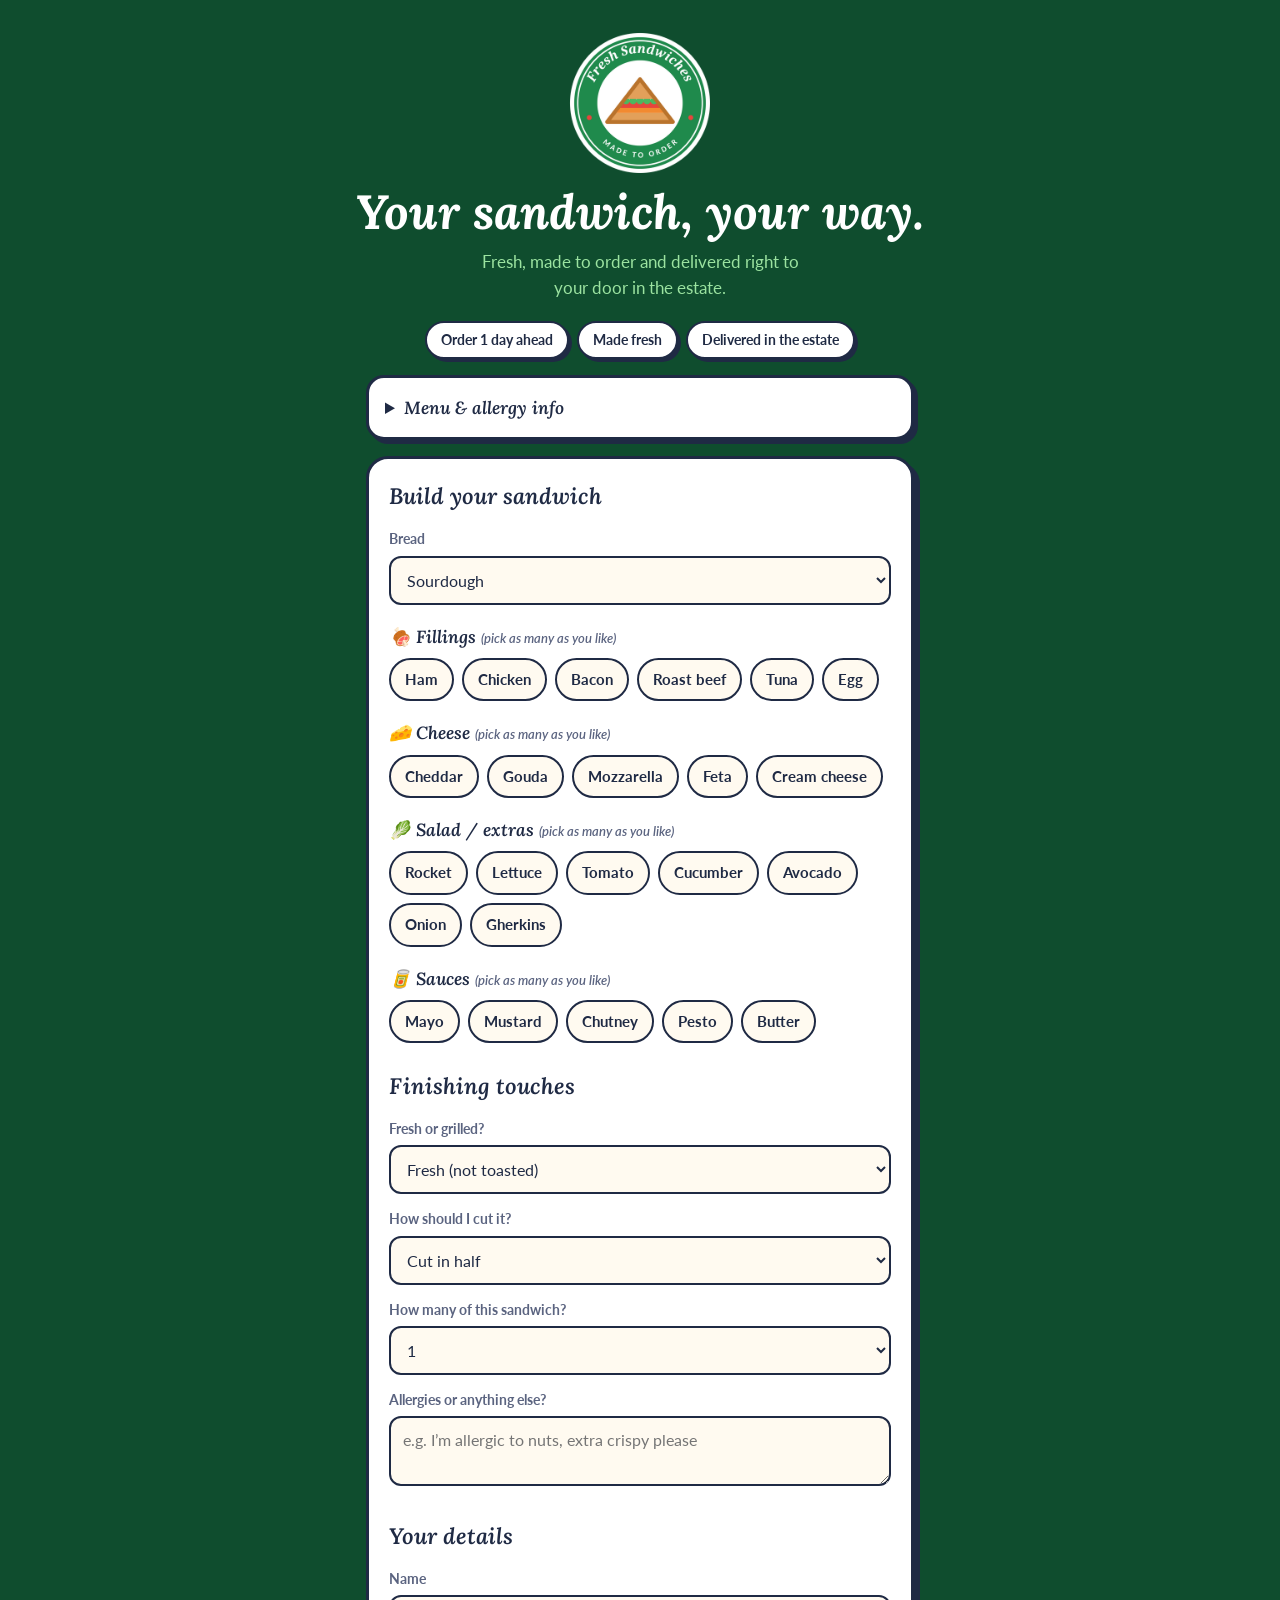
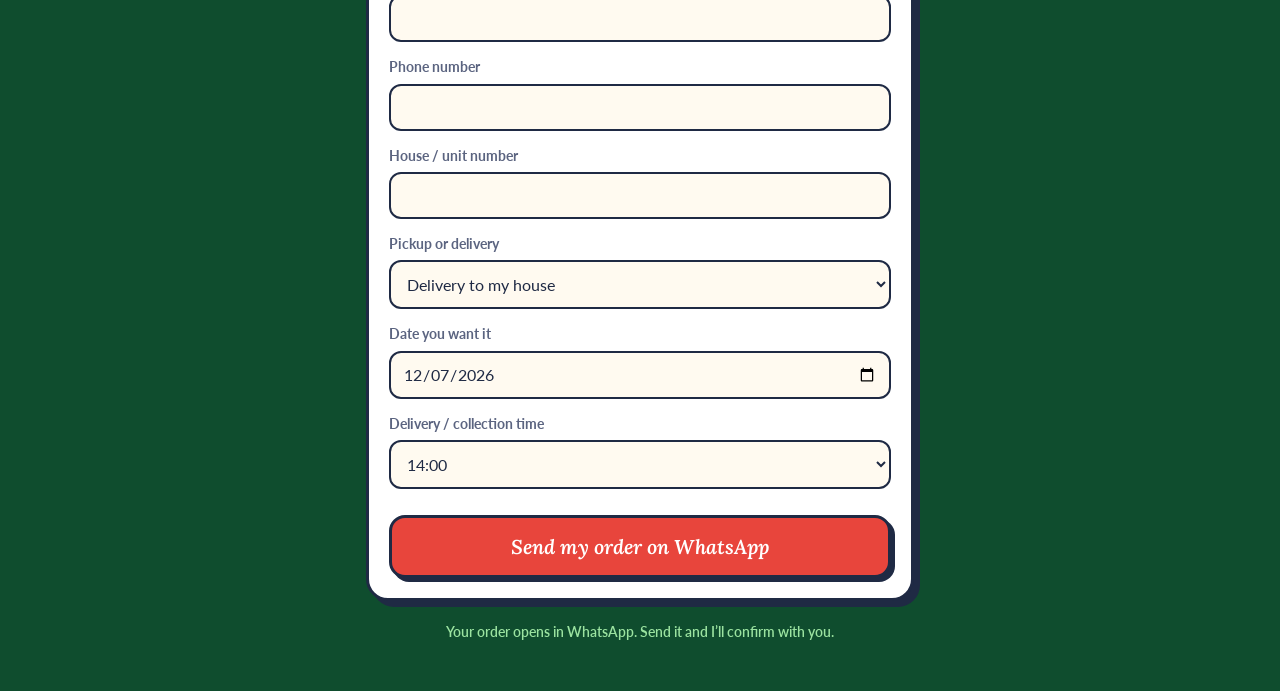
==== index.html @ 142cc779 "Create index.html" ====
<!DOCTYPE html>
<html lang="en">
<head>
<meta charset="utf-8">
<meta name="viewport" content="width=device-width, initial-scale=1, viewport-fit=cover">
<title>Fresh Sandwiches – Order Ahead</title>
<link rel="preconnect" href="https://fonts.googleapis.com">
<link rel="preconnect" href="https://fonts.gstatic.com" crossorigin>
<link href="https://fonts.googleapis.com/css2?family=Lora:ital,wght@1,600;1,700&family=Lato:wght@400;700&display=swap" rel="stylesheet">
<style>
:root{box-sizing:border-box;padding-top:env(safe-area-inset-top,0px);padding-bottom:env(safe-area-inset-bottom,0px);
--page:#0f4d2e;--hero:#0f4d2e;--card:#ffffff;--field:#fffaf0;--text:#1f2a44;--muted:#5b6480;--line:#1f2a44;--shadow:#1f2a44;
--red:#e8453c;--green:#1f8a4c;--yellow:#f28a30;--blue:#1f2a44;--on-color:#ffffff;--on-yellow:#1f2a44;color-scheme:light}
@media (prefers-color-scheme:dark){:root:not([data-theme="light"]){--page:#141a2e;--card:#202845;--field:#171d36;--text:#f5efe0;--muted:#a9b0cc;--line:#f5efe0;--shadow:#000;--blue:#6f86d6;color-scheme:dark}}
:root[data-theme="dark"]{--page:#141a2e;--card:#202845;--field:#171d36;--text:#f5efe0;--muted:#a9b0cc;--line:#f5efe0;--shadow:#000;--blue:#6f86d6;color-scheme:dark}
html{scroll-padding-top:env(safe-area-inset-top,0px)}
*{box-sizing:border-box}
body{margin:0;background:var(--page);color:var(--text);font-family:Lato,system-ui,-apple-system,"Segoe UI",sans-serif;line-height:1.55}
.hero{background:transparent;color:#fff;text-align:center;padding:28px 20px 64px}
.hero .logo{width:150px;height:150px;display:block;margin:0 auto 8px}
h1{text-wrap:balance;font-family:Lora,Georgia,serif;font-style:italic;font-size:clamp(2.1rem,9vw,3rem);line-height:1.1;margin:6px 0 10px;font-weight:700}
.hero p{margin:0 auto;max-width:32ch;font-weight:400;font-size:1.05rem;color:#9be3a0}
main{max-width:580px;margin:-44px auto 0;padding:0 16px 48px}
.pills{display:flex;flex-wrap:wrap;gap:8px;justify-content:center;margin:0 0 16px}
.pills span{background:var(--card);color:var(--text);border:2px solid var(--line);border-radius:999px;padding:6px 14px;font-weight:700;font-size:.9rem;box-shadow:3px 3px 0 var(--shadow)}
form{background:var(--card);border:3px solid var(--line);border-radius:22px;padding:20px;box-shadow:6px 6px 0 var(--shadow)}
h2{font-family:Lora,Georgia,serif;font-style:italic;font-size:1.4rem;margin:26px 0 4px;font-weight:600}
h2:first-child{margin-top:0}
label{display:block;font-size:.9rem;font-weight:700;color:var(--muted);margin:14px 0 5px}
select,input,textarea{width:100%;padding:12px;font-size:1rem;border:2px solid var(--line);border-radius:12px;background:var(--field);color:var(--text);font-family:inherit}
select:focus,input:focus,textarea:focus{outline:3px solid var(--red);outline-offset:1px}
.sub{display:none;margin-top:10px}.sub.show{display:block}
input[type="date"]{display:block;min-width:0;max-width:100%;height:48px;-webkit-appearance:none;appearance:none;text-align:left}
input[type="date"]::-webkit-date-and-time-value{text-align:left;min-width:0}
textarea{min-height:70px;resize:vertical}
fieldset{border:0;padding:0;margin:18px 0 0}
legend{font-family:Lora,Georgia,serif;font-style:italic;font-weight:600;font-size:1.1rem;padding:0;margin-bottom:8px}
legend small{font-family:Lato,system-ui,sans-serif;font-size:.8rem;font-weight:600;color:var(--muted)}
.chips{display:flex;flex-wrap:wrap;gap:8px}
.chip{margin:0;display:block}
.chip input{position:absolute;opacity:0;width:1px;height:1px}
.chip span{display:block;padding:8px 14px;border:2px solid var(--line);border-radius:999px;background:var(--field);color:var(--text);font-weight:700;font-size:.95rem;cursor:pointer;transition:transform .1s}
.chip span:active{transform:scale(.96)}
.chip input:focus-visible+span{outline:3px solid var(--red);outline-offset:2px}
.sub{margin-top:6px}
.g-red .chip input:checked+span{background:var(--red);color:#fff}
.g-yellow .chip input:checked+span{background:var(--yellow);color:#1f2a44}
.g-green .chip input:checked+span{background:#9be3a0;color:#0f4d2e}
.g-blue .chip input:checked+span{background:var(--blue);color:#fff}
button{width:100%;margin-top:26px;padding:16px;font-family:Lora,Georgia,serif;font-style:italic;font-size:1.25rem;font-weight:600;border:3px solid var(--line);border-radius:16px;background:var(--red);color:#fff;cursor:pointer;box-shadow:4px 4px 0 var(--shadow)}
button:active{transform:translate(3px,3px);box-shadow:1px 1px 0 var(--shadow)}
.err{color:#fff;background:var(--red);border-radius:10px;padding:10px 12px;font-weight:700;margin-top:16px;display:none}
.info{background:var(--card);border:3px solid var(--line);border-radius:18px;padding:4px 16px;margin:0 0 16px;box-shadow:4px 4px 0 var(--shadow)}
.info summary{cursor:pointer;font-family:Lora,Georgia,serif;font-style:italic;font-weight:600;font-size:1.1rem;padding:12px 0}
.info p{margin:0 0 12px;font-size:.95rem}
.info .warn{background:var(--field);border:2px solid var(--line);border-radius:12px;padding:10px 12px;font-weight:600}
footer{text-align:center;color:#9be3a0;font-weight:600;font-size:.9rem;margin-top:20px}
</style>
</head>
<body>
<header class="hero">
  <img class="logo" src="[data-uri]" alt="Fresh Sandwiches logo" width="150" height="150">
  <h1>Your sandwich, your way.</h1>
  <p>Fresh, made to order and delivered right to your door in the estate.</p>
</header>
<main>
<div class="pills"><span>Order 1 day ahead</span><span>Made fresh</span><span>Delivered in the estate</span></div>
<details class="info">
  <summary>Menu &amp; allergy info</summary>
  <p><strong>Breads.</strong> Sourdough is tangy and crusty, ciabatta is light with a crisp crust, seed loaf is hearty, and white and brown are the soft classics.</p>
  <p><strong>Fillings.</strong> Chicken comes grilled or as a creamy chicken mayo. Ham, bacon, roast beef, tuna and egg are all made fresh for your order.</p>
  <p><strong>Cheese.</strong> Cheddar and gouda are the classics, mozzarella is mild and creamy, feta is salty and tangy, and cream cheese is soft and smooth.</p>
  <p><strong>Sauces.</strong> Pick a mustard (Dijon, normal or wholegrain) or a pesto (basil pesto, olive tapenade or sundried tomato). There are also mayo, chutney and plain butter.</p>
  <p><strong>Onions</strong> are only added if you choose them: raw red, caramelised or pickled.</p>
  <p><strong>Allergens at a glance.</strong> Gluten: all breads. Dairy: cheese, butter and basil pesto. Egg: egg, mayo and chicken mayo. Fish: tuna, and sometimes olive tapenade. Nuts: pestos may contain nuts. Mustard: all mustards.</p>
  <p class="warn">Everything is made in a kitchen that handles gluten, dairy, eggs, nuts, fish and mustard, so I can’t promise any sandwich is completely free of them. If you have an allergy, please tell me in the notes when you order.</p>
</details>
<form id="f">
  <h2>Build your sandwich</h2>
  <label for="bread">Bread</label>
  <select id="bread"><option>Sourdough</option><option>Ciabatta</option><option>Seed loaf</option><option>White</option><option>Brown</option></select>

  <fieldset class="g-red"><legend>🍖 Fillings <small>(pick as many as you like)</small></legend><div class="chips"><label class="chip"><input type="checkbox" name="protein" value="Ham"><span>Ham</span></label><label class="chip"><input type="checkbox" name="protein" value="Chicken"><span>Chicken</span></label><label class="chip"><input type="checkbox" name="protein" value="Bacon"><span>Bacon</span></label><label class="chip"><input type="checkbox" name="protein" value="Roast beef"><span>Roast beef</span></label><label class="chip"><input type="checkbox" name="protein" value="Tuna"><span>Tuna</span></label><label class="chip"><input type="checkbox" name="protein" value="Egg"><span>Egg</span></label></div><select class="sub" id="sub-Chicken" aria-label="How would you like your chicken?"><option>Grilled chicken</option><option>Chicken mayo</option></select></fieldset>
<fieldset class="g-yellow"><legend>🧀 Cheese <small>(pick as many as you like)</small></legend><div class="chips"><label class="chip"><input type="checkbox" name="cheese" value="Cheddar"><span>Cheddar</span></label><label class="chip"><input type="checkbox" name="cheese" value="Gouda"><span>Gouda</span></label><label class="chip"><input type="checkbox" name="cheese" value="Mozzarella"><span>Mozzarella</span></label><label class="chip"><input type="checkbox" name="cheese" value="Feta"><span>Feta</span></label><label class="chip"><input type="checkbox" name="cheese" value="Cream cheese"><span>Cream cheese</span></label></div></fieldset>
<fieldset class="g-green"><legend>🥬 Salad / extras <small>(pick as many as you like)</small></legend><div class="chips"><label class="chip"><input type="checkbox" name="veg" value="Rocket"><span>Rocket</span></label><label class="chip"><input type="checkbox" name="veg" value="Lettuce"><span>Lettuce</span></label><label class="chip"><input type="checkbox" name="veg" value="Tomato"><span>Tomato</span></label><label class="chip"><input type="checkbox" name="veg" value="Cucumber"><span>Cucumber</span></label><label class="chip"><input type="checkbox" name="veg" value="Avocado"><span>Avocado</span></label><label class="chip"><input type="checkbox" name="veg" value="Onion"><span>Onion</span></label><label class="chip"><input type="checkbox" name="veg" value="Gherkins"><span>Gherkins</span></label></div><select class="sub" id="sub-Onion" aria-label="Which onion?"><option>Raw red onion</option><option>Caramelised onion</option><option>Pickled onion</option></select></fieldset>
<fieldset class="g-blue"><legend>🥫 Sauces <small>(pick as many as you like)</small></legend><div class="chips"><label class="chip"><input type="checkbox" name="sauce" value="Mayo"><span>Mayo</span></label><label class="chip"><input type="checkbox" name="sauce" value="Mustard"><span>Mustard</span></label><label class="chip"><input type="checkbox" name="sauce" value="Chutney"><span>Chutney</span></label><label class="chip"><input type="checkbox" name="sauce" value="Pesto"><span>Pesto</span></label><label class="chip"><input type="checkbox" name="sauce" value="Butter"><span>Butter</span></label></div><select class="sub" id="sub-Mustard" aria-label="Which mustard?"><option>Dijon mustard</option><option>Normal mustard</option><option>Wholegrain mustard</option></select><select class="sub" id="sub-Pesto" aria-label="Which pesto?"><option>Basil pesto</option><option>Olive tapenade</option><option>Sundried tomato pesto</option></select></fieldset>

  <h2>Finishing touches</h2>
  <label for="toast">Fresh or grilled?</label>
  <select id="toast"><option>Fresh (not toasted)</option><option>Grilled / toasted</option></select>

  <label for="cut">How should I cut it?</label>
  <select id="cut"><option>Cut in half</option><option>Cut in quarters</option><option>Leave whole</option></select>

  <label for="qty">How many of this sandwich?</label>
  <select id="qty"></select>

  <label for="notes">Allergies or anything else?</label>
  <textarea id="notes" placeholder="e.g. I’m allergic to nuts, extra crispy please"></textarea>

  <h2>Your details</h2>
  <label for="name">Name</label>
  <input id="name" autocomplete="name">
  <label for="phone">Phone number</label>
  <input id="phone" type="tel" autocomplete="tel">
  <label for="address">House / unit number</label>
  <input id="address" autocomplete="street-address">
  <label for="how">Pickup or delivery</label>
  <select id="how"><option>Delivery to my house</option><option>I will collect</option></select>
  <label for="date">Date you want it</label>
  <input id="date" type="date">
  <label for="time">Delivery / collection time</label>
  <select id="time"><option>14:00</option><option>15:00</option><option>16:00</option><option>17:00</option><option>18:00</option><option>19:00</option></select>

  <div class="err" id="err"></div>
  <button type="submit">Send my order on WhatsApp</button>
</form>
<footer>Your order opens in WhatsApp. Send it and I’ll confirm with you.</footer>
</main>

<script>
// Your WhatsApp number: country code, no + or spaces (South Africa = 27, drop the first 0)
var WHATSAPP = "27713875231";

var q = document.getElementById("qty");
for (var i = 1; i <= 10; i++) { var o = document.createElement("option"); o.textContent = i; q.appendChild(o); }

[].slice.call(document.querySelectorAll('input[type="checkbox"]')).forEach(function(c){
  var sub=document.getElementById("sub-"+c.value);
  if(sub) c.addEventListener("change",function(){ sub.classList.toggle("show",c.checked); });
});

var d = document.getElementById("date");
var t = new Date(); t.setDate(t.getDate() + 1);
var iso = t.getFullYear() + "-" + String(t.getMonth() + 1).padStart(2, "0") + "-" + String(t.getDate()).padStart(2, "0");
d.min = iso; d.value = iso;

function v(id){ return document.getElementById(id).value.trim(); }
function m(name){
  var a=[].slice.call(document.querySelectorAll('input[name="'+name+'"]:checked')).map(function(x){
    var sub=document.getElementById("sub-"+x.value);
    return sub ? x.value+" ("+sub.value+")" : x.value;
  });
  return a.length?a.join(", "):"None";
}

document.getElementById("f").addEventListener("submit", function(e){
  e.preventDefault();
  var err = document.getElementById("err");
  if (!v("name") || !v("phone") || !v("date") || (v("how").indexOf("Delivery") === 0 && !v("address"))) {
    err.textContent = "Please fill in your name, phone number and date (and your house number for delivery)."; err.style.display = "block"; return;
  }
  if (v("date") < iso) {
    err.textContent = "Sorry, orders need to be placed at least a day in advance."; err.style.display = "block"; return;
  }
  err.style.display = "none";
  var msg = "Hi! I’d like to order:\n\n" +
    "🥪 " + v("qty") + " x " + v("bread") + " sandwich\n" +
    "Filling: " + m("protein") + "\n" +
    "Cheese: " + m("cheese") + "\n" +
    "Salad: " + m("veg") + "\n" +
    "Sauce: " + m("sauce") + "\n" +
    "Toasting: " + v("toast") + "\n" +
    "Cut: " + v("cut") + "\n" +
    (v("notes") ? "Notes: " + v("notes") + "\n" : "") +
    "\nName: " + v("name") + "\n" +
    "Phone: " + v("phone") + "\n" +
    v("how") + (v("address") ? " – " + v("address") : "") + "\n" +
    "Date: " + v("date") + " at " + v("time");
  window.open("https://wa.me/" + WHATSAPP + "?text=" + encodeURIComponent(msg), "_blank");
});
</script>
</body>
</html>
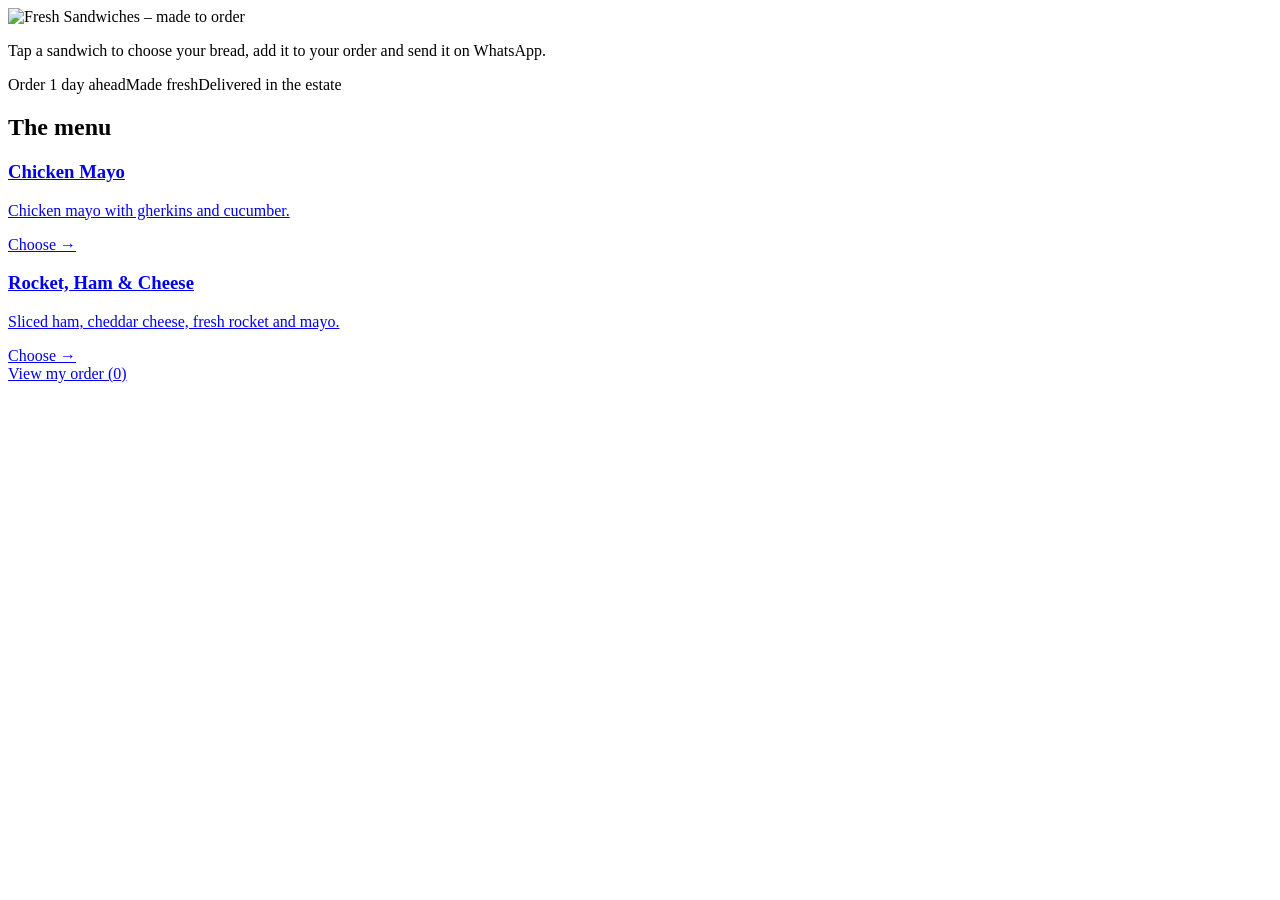
==== commit 63570746: "Create index.html" ====
--- a/index.html
+++ b/index.html
@@ -7,168 +7,31 @@
 <link rel="preconnect" href="https://fonts.googleapis.com">
 <link rel="preconnect" href="https://fonts.gstatic.com" crossorigin>
 <link href="https://fonts.googleapis.com/css2?family=Lora:ital,wght@1,600;1,700&family=Lato:wght@400;700&display=swap" rel="stylesheet">
-<style>
-:root{box-sizing:border-box;padding-top:env(safe-area-inset-top,0px);padding-bottom:env(safe-area-inset-bottom,0px);
---page:#0f4d2e;--hero:#0f4d2e;--card:#ffffff;--field:#fffaf0;--text:#1f2a44;--muted:#5b6480;--line:#1f2a44;--shadow:#1f2a44;
---red:#e8453c;--green:#1f8a4c;--yellow:#f28a30;--blue:#1f2a44;--on-color:#ffffff;--on-yellow:#1f2a44;color-scheme:light}
-@media (prefers-color-scheme:dark){:root:not([data-theme="light"]){--page:#141a2e;--card:#202845;--field:#171d36;--text:#f5efe0;--muted:#a9b0cc;--line:#f5efe0;--shadow:#000;--blue:#6f86d6;color-scheme:dark}}
-:root[data-theme="dark"]{--page:#141a2e;--card:#202845;--field:#171d36;--text:#f5efe0;--muted:#a9b0cc;--line:#f5efe0;--shadow:#000;--blue:#6f86d6;color-scheme:dark}
-html{scroll-padding-top:env(safe-area-inset-top,0px)}
-*{box-sizing:border-box}
-body{margin:0;background:var(--page);color:var(--text);font-family:Lato,system-ui,-apple-system,"Segoe UI",sans-serif;line-height:1.55}
-.hero{background:transparent;color:#fff;text-align:center;padding:28px 20px 64px}
-.hero .logo{width:150px;height:150px;display:block;margin:0 auto 8px}
-h1{text-wrap:balance;font-family:Lora,Georgia,serif;font-style:italic;font-size:clamp(2.1rem,9vw,3rem);line-height:1.1;margin:6px 0 10px;font-weight:700}
-.hero p{margin:0 auto;max-width:32ch;font-weight:400;font-size:1.05rem;color:#9be3a0}
-main{max-width:580px;margin:-44px auto 0;padding:0 16px 48px}
-.pills{display:flex;flex-wrap:wrap;gap:8px;justify-content:center;margin:0 0 16px}
-.pills span{background:var(--card);color:var(--text);border:2px solid var(--line);border-radius:999px;padding:6px 14px;font-weight:700;font-size:.9rem;box-shadow:3px 3px 0 var(--shadow)}
-form{background:var(--card);border:3px solid var(--line);border-radius:22px;padding:20px;box-shadow:6px 6px 0 var(--shadow)}
-h2{font-family:Lora,Georgia,serif;font-style:italic;font-size:1.4rem;margin:26px 0 4px;font-weight:600}
-h2:first-child{margin-top:0}
-label{display:block;font-size:.9rem;font-weight:700;color:var(--muted);margin:14px 0 5px}
-select,input,textarea{width:100%;padding:12px;font-size:1rem;border:2px solid var(--line);border-radius:12px;background:var(--field);color:var(--text);font-family:inherit}
-select:focus,input:focus,textarea:focus{outline:3px solid var(--red);outline-offset:1px}
-.sub{display:none;margin-top:10px}.sub.show{display:block}
-input[type="date"]{display:block;min-width:0;max-width:100%;height:48px;-webkit-appearance:none;appearance:none;text-align:left}
-input[type="date"]::-webkit-date-and-time-value{text-align:left;min-width:0}
-textarea{min-height:70px;resize:vertical}
-fieldset{border:0;padding:0;margin:18px 0 0}
-legend{font-family:Lora,Georgia,serif;font-style:italic;font-weight:600;font-size:1.1rem;padding:0;margin-bottom:8px}
-legend small{font-family:Lato,system-ui,sans-serif;font-size:.8rem;font-weight:600;color:var(--muted)}
-.chips{display:flex;flex-wrap:wrap;gap:8px}
-.chip{margin:0;display:block}
-.chip input{position:absolute;opacity:0;width:1px;height:1px}
-.chip span{display:block;padding:8px 14px;border:2px solid var(--line);border-radius:999px;background:var(--field);color:var(--text);font-weight:700;font-size:.95rem;cursor:pointer;transition:transform .1s}
-.chip span:active{transform:scale(.96)}
-.chip input:focus-visible+span{outline:3px solid var(--red);outline-offset:2px}
-.sub{margin-top:6px}
-.g-red .chip input:checked+span{background:var(--red);color:#fff}
-.g-yellow .chip input:checked+span{background:var(--yellow);color:#1f2a44}
-.g-green .chip input:checked+span{background:#9be3a0;color:#0f4d2e}
-.g-blue .chip input:checked+span{background:var(--blue);color:#fff}
-button{width:100%;margin-top:26px;padding:16px;font-family:Lora,Georgia,serif;font-style:italic;font-size:1.25rem;font-weight:600;border:3px solid var(--line);border-radius:16px;background:var(--red);color:#fff;cursor:pointer;box-shadow:4px 4px 0 var(--shadow)}
-button:active{transform:translate(3px,3px);box-shadow:1px 1px 0 var(--shadow)}
-.err{color:#fff;background:var(--red);border-radius:10px;padding:10px 12px;font-weight:700;margin-top:16px;display:none}
-.info{background:var(--card);border:3px solid var(--line);border-radius:18px;padding:4px 16px;margin:0 0 16px;box-shadow:4px 4px 0 var(--shadow)}
-.info summary{cursor:pointer;font-family:Lora,Georgia,serif;font-style:italic;font-weight:600;font-size:1.1rem;padding:12px 0}
-.info p{margin:0 0 12px;font-size:.95rem}
-.info .warn{background:var(--field);border:2px solid var(--line);border-radius:12px;padding:10px 12px;font-weight:600}
-footer{text-align:center;color:#9be3a0;font-weight:600;font-size:.9rem;margin-top:20px}
-</style>
+<link rel="stylesheet" href="style.css">
 </head>
-<body>
+<body data-page="menu">
 <header class="hero">
-  <img class="logo" src="[data-uri]" alt="Fresh Sandwiches logo" width="150" height="150">
-  <h1>Your sandwich, your way.</h1>
-  <p>Fresh, made to order and delivered right to your door in the estate.</p>
+  <img src="logo-dark.png" alt="Fresh Sandwiches – made to order">
+  <p>Tap a sandwich to choose your bread, add it to your order and send it on WhatsApp.</p>
 </header>
 <main>
-<div class="pills"><span>Order 1 day ahead</span><span>Made fresh</span><span>Delivered in the estate</span></div>
-<details class="info">
-  <summary>Menu &amp; allergy info</summary>
-  <p><strong>Breads.</strong> Sourdough is tangy and crusty, ciabatta is light with a crisp crust, seed loaf is hearty, and white and brown are the soft classics.</p>
-  <p><strong>Fillings.</strong> Chicken comes grilled or as a creamy chicken mayo. Ham, bacon, roast beef, tuna and egg are all made fresh for your order.</p>
-  <p><strong>Cheese.</strong> Cheddar and gouda are the classics, mozzarella is mild and creamy, feta is salty and tangy, and cream cheese is soft and smooth.</p>
-  <p><strong>Sauces.</strong> Pick a mustard (Dijon, normal or wholegrain) or a pesto (basil pesto, olive tapenade or sundried tomato). There are also mayo, chutney and plain butter.</p>
-  <p><strong>Onions</strong> are only added if you choose them: raw red, caramelised or pickled.</p>
-  <p><strong>Allergens at a glance.</strong> Gluten: all breads. Dairy: cheese, butter and basil pesto. Egg: egg, mayo and chicken mayo. Fish: tuna, and sometimes olive tapenade. Nuts: pestos may contain nuts. Mustard: all mustards.</p>
-  <p class="warn">Everything is made in a kitchen that handles gluten, dairy, eggs, nuts, fish and mustard, so I can’t promise any sandwich is completely free of them. If you have an allergy, please tell me in the notes when you order.</p>
-</details>
-<form id="f">
-  <h2>Build your sandwich</h2>
-  <label for="bread">Bread</label>
-  <select id="bread"><option>Sourdough</option><option>Ciabatta</option><option>Seed loaf</option><option>White</option><option>Brown</option></select>
-
-  <fieldset class="g-red"><legend>🍖 Fillings <small>(pick as many as you like)</small></legend><div class="chips"><label class="chip"><input type="checkbox" name="protein" value="Ham"><span>Ham</span></label><label class="chip"><input type="checkbox" name="protein" value="Chicken"><span>Chicken</span></label><label class="chip"><input type="checkbox" name="protein" value="Bacon"><span>Bacon</span></label><label class="chip"><input type="checkbox" name="protein" value="Roast beef"><span>Roast beef</span></label><label class="chip"><input type="checkbox" name="protein" value="Tuna"><span>Tuna</span></label><label class="chip"><input type="checkbox" name="protein" value="Egg"><span>Egg</span></label></div><select class="sub" id="sub-Chicken" aria-label="How would you like your chicken?"><option>Grilled chicken</option><option>Chicken mayo</option></select></fieldset>
-<fieldset class="g-yellow"><legend>🧀 Cheese <small>(pick as many as you like)</small></legend><div class="chips"><label class="chip"><input type="checkbox" name="cheese" value="Cheddar"><span>Cheddar</span></label><label class="chip"><input type="checkbox" name="cheese" value="Gouda"><span>Gouda</span></label><label class="chip"><input type="checkbox" name="cheese" value="Mozzarella"><span>Mozzarella</span></label><label class="chip"><input type="checkbox" name="cheese" value="Feta"><span>Feta</span></label><label class="chip"><input type="checkbox" name="cheese" value="Cream cheese"><span>Cream cheese</span></label></div></fieldset>
-<fieldset class="g-green"><legend>🥬 Salad / extras <small>(pick as many as you like)</small></legend><div class="chips"><label class="chip"><input type="checkbox" name="veg" value="Rocket"><span>Rocket</span></label><label class="chip"><input type="checkbox" name="veg" value="Lettuce"><span>Lettuce</span></label><label class="chip"><input type="checkbox" name="veg" value="Tomato"><span>Tomato</span></label><label class="chip"><input type="checkbox" name="veg" value="Cucumber"><span>Cucumber</span></label><label class="chip"><input type="checkbox" name="veg" value="Avocado"><span>Avocado</span></label><label class="chip"><input type="checkbox" name="veg" value="Onion"><span>Onion</span></label><label class="chip"><input type="checkbox" name="veg" value="Gherkins"><span>Gherkins</span></label></div><select class="sub" id="sub-Onion" aria-label="Which onion?"><option>Raw red onion</option><option>Caramelised onion</option><option>Pickled onion</option></select></fieldset>
-<fieldset class="g-blue"><legend>🥫 Sauces <small>(pick as many as you like)</small></legend><div class="chips"><label class="chip"><input type="checkbox" name="sauce" value="Mayo"><span>Mayo</span></label><label class="chip"><input type="checkbox" name="sauce" value="Mustard"><span>Mustard</span></label><label class="chip"><input type="checkbox" name="sauce" value="Chutney"><span>Chutney</span></label><label class="chip"><input type="checkbox" name="sauce" value="Pesto"><span>Pesto</span></label><label class="chip"><input type="checkbox" name="sauce" value="Butter"><span>Butter</span></label></div><select class="sub" id="sub-Mustard" aria-label="Which mustard?"><option>Dijon mustard</option><option>Normal mustard</option><option>Wholegrain mustard</option></select><select class="sub" id="sub-Pesto" aria-label="Which pesto?"><option>Basil pesto</option><option>Olive tapenade</option><option>Sundried tomato pesto</option></select></fieldset>
-
-  <h2>Finishing touches</h2>
-  <label for="toast">Fresh or grilled?</label>
-  <select id="toast"><option>Fresh (not toasted)</option><option>Grilled / toasted</option></select>
-
-  <label for="cut">How should I cut it?</label>
-  <select id="cut"><option>Cut in half</option><option>Cut in quarters</option><option>Leave whole</option></select>
-
-  <label for="qty">How many of this sandwich?</label>
-  <select id="qty"></select>
-
-  <label for="notes">Allergies or anything else?</label>
-  <textarea id="notes" placeholder="e.g. I’m allergic to nuts, extra crispy please"></textarea>
-
-  <h2>Your details</h2>
-  <label for="name">Name</label>
-  <input id="name" autocomplete="name">
-  <label for="phone">Phone number</label>
-  <input id="phone" type="tel" autocomplete="tel">
-  <label for="address">House / unit number</label>
-  <input id="address" autocomplete="street-address">
-  <label for="how">Pickup or delivery</label>
-  <select id="how"><option>Delivery to my house</option><option>I will collect</option></select>
-  <label for="date">Date you want it</label>
-  <input id="date" type="date">
-  <label for="time">Delivery / collection time</label>
-  <select id="time"><option>14:00</option><option>15:00</option><option>16:00</option><option>17:00</option><option>18:00</option><option>19:00</option></select>
-
-  <div class="err" id="err"></div>
-  <button type="submit">Send my order on WhatsApp</button>
-</form>
-<footer>Your order opens in WhatsApp. Send it and I’ll confirm with you.</footer>
+  <div class="pills"><span>Order 1 day ahead</span><span>Made fresh</span><span>Delivered in the estate</span></div>
+  <h2>The menu</h2>
+  <!-- To add a sandwich: copy one card below, change the link and text, then copy a sandwich page (see README) -->
+  <div id="menu">
+    <a class="card" href="chicken-mayo.html">
+      <h3>Chicken Mayo</h3>
+      <p class="desc">Chicken mayo with gherkins and cucumber.</p>
+      <span class="more">Choose &rarr;</span>
+    </a>
+    <a class="card" href="rocket-ham-cheese.html">
+      <h3>Rocket, Ham &amp; Cheese</h3>
+      <p class="desc">Sliced ham, cheddar cheese, fresh rocket and mayo.</p>
+      <span class="more">Choose &rarr;</span>
+    </a>
+  </div>
 </main>
-
-<script>
-// Your WhatsApp number: country code, no + or spaces (South Africa = 27, drop the first 0)
-var WHATSAPP = "27713875231";
-
-var q = document.getElementById("qty");
-for (var i = 1; i <= 10; i++) { var o = document.createElement("option"); o.textContent = i; q.appendChild(o); }
-
-[].slice.call(document.querySelectorAll('input[type="checkbox"]')).forEach(function(c){
-  var sub=document.getElementById("sub-"+c.value);
-  if(sub) c.addEventListener("change",function(){ sub.classList.toggle("show",c.checked); });
-});
-
-var d = document.getElementById("date");
-var t = new Date(); t.setDate(t.getDate() + 1);
-var iso = t.getFullYear() + "-" + String(t.getMonth() + 1).padStart(2, "0") + "-" + String(t.getDate()).padStart(2, "0");
-d.min = iso; d.value = iso;
-
-function v(id){ return document.getElementById(id).value.trim(); }
-function m(name){
-  var a=[].slice.call(document.querySelectorAll('input[name="'+name+'"]:checked')).map(function(x){
-    var sub=document.getElementById("sub-"+x.value);
-    return sub ? x.value+" ("+sub.value+")" : x.value;
-  });
-  return a.length?a.join(", "):"None";
-}
-
-document.getElementById("f").addEventListener("submit", function(e){
-  e.preventDefault();
-  var err = document.getElementById("err");
-  if (!v("name") || !v("phone") || !v("date") || (v("how").indexOf("Delivery") === 0 && !v("address"))) {
-    err.textContent = "Please fill in your name, phone number and date (and your house number for delivery)."; err.style.display = "block"; return;
-  }
-  if (v("date") < iso) {
-    err.textContent = "Sorry, orders need to be placed at least a day in advance."; err.style.display = "block"; return;
-  }
-  err.style.display = "none";
-  var msg = "Hi! I’d like to order:\n\n" +
-    "🥪 " + v("qty") + " x " + v("bread") + " sandwich\n" +
-    "Filling: " + m("protein") + "\n" +
-    "Cheese: " + m("cheese") + "\n" +
-    "Salad: " + m("veg") + "\n" +
-    "Sauce: " + m("sauce") + "\n" +
-    "Toasting: " + v("toast") + "\n" +
-    "Cut: " + v("cut") + "\n" +
-    (v("notes") ? "Notes: " + v("notes") + "\n" : "") +
-    "\nName: " + v("name") + "\n" +
-    "Phone: " + v("phone") + "\n" +
-    v("how") + (v("address") ? " – " + v("address") : "") + "\n" +
-    "Date: " + v("date") + " at " + v("time");
-  window.open("https://wa.me/" + WHATSAPP + "?text=" + encodeURIComponent(msg), "_blank");
-});
-</script>
+<a class="bar" id="bar" href="order.html">View my order (<span id="count">0</span>)</a>
+<script src="app.js"></script>
 </body>
 </html>
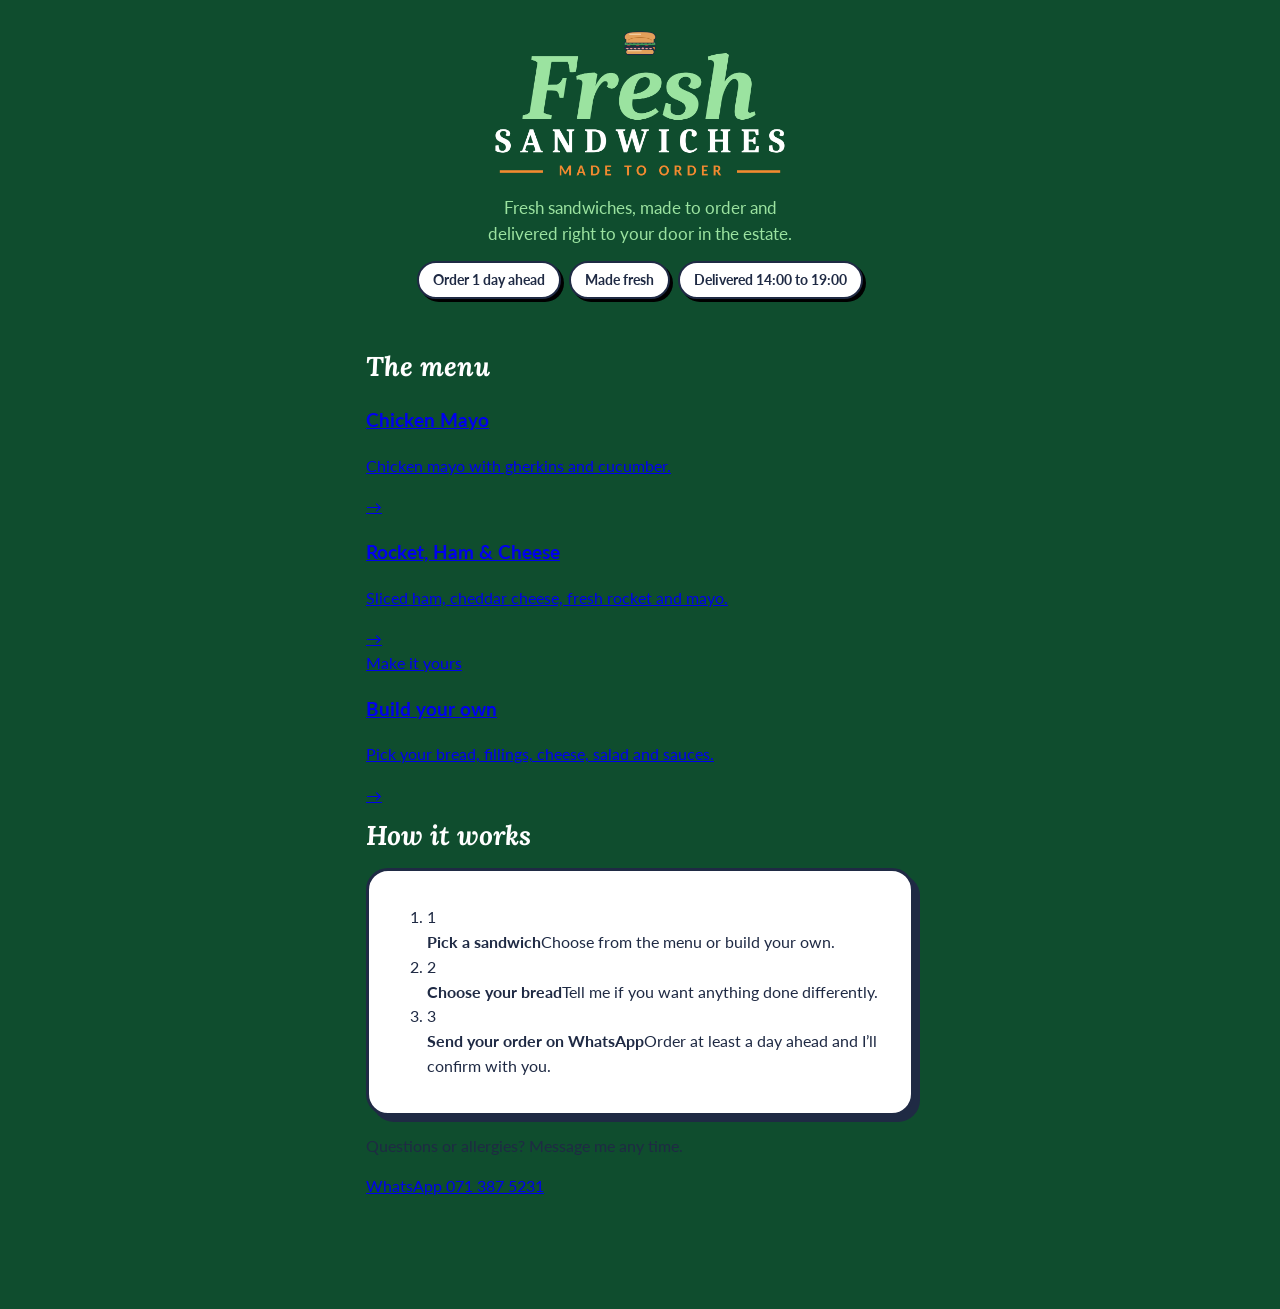
==== commit 0f9d1969: "Update index.html" ====
--- a/index.html
+++ b/index.html
@@ -12,26 +12,42 @@
 <body data-page="menu">
 <header class="hero">
   <img src="logo-dark.png" alt="Fresh Sandwiches – made to order">
-  <p>Tap a sandwich to choose your bread, add it to your order and send it on WhatsApp.</p>
+  <p>Fresh sandwiches, made to order and delivered right to your door in the estate.</p>
+  <div class="pills"><span>Order 1 day ahead</span><span>Made fresh</span><span>Delivered 14:00 to 19:00</span></div>
 </header>
 <main>
-  <div class="pills"><span>Order 1 day ahead</span><span>Made fresh</span><span>Delivered in the estate</span></div>
   <h2>The menu</h2>
-  <!-- To add a sandwich: copy one card below, change the link and text, then copy a sandwich page (see README) -->
+  <!-- To add a sandwich: copy one block below, change the link, colour class (c1, c2 or c3) and text -->
   <div id="menu">
-    <a class="card" href="chicken-mayo.html">
-      <h3>Chicken Mayo</h3>
-      <p class="desc">Chicken mayo with gherkins and cucumber.</p>
-      <span class="more">Choose &rarr;</span>
+    <a class="block c1" href="chicken-mayo.html">
+      <div><h3>Chicken Mayo</h3><p>Chicken mayo with gherkins and cucumber.</p></div>
+      <span class="arrow" aria-hidden="true">&rarr;</span>
     </a>
-    <a class="card" href="rocket-ham-cheese.html">
-      <h3>Rocket, Ham &amp; Cheese</h3>
-      <p class="desc">Sliced ham, cheddar cheese, fresh rocket and mayo.</p>
-      <span class="more">Choose &rarr;</span>
+    <a class="block c2" href="rocket-ham-cheese.html">
+      <div><h3>Rocket, Ham &amp; Cheese</h3><p>Sliced ham, cheddar cheese, fresh rocket and mayo.</p></div>
+      <span class="arrow" aria-hidden="true">&rarr;</span>
     </a>
+    <a class="block diy" href="build-your-own.html">
+      <div><span class="tag">Make it yours</span><h3>Build your own</h3><p>Pick your bread, fillings, cheese, salad and sauces.</p></div>
+      <span class="arrow" aria-hidden="true">&rarr;</span>
+    </a>
+  </div>
+
+  <h2>How it works</h2>
+  <section class="card">
+    <ol class="steps">
+      <li><span class="n">1</span><div><b>Pick a sandwich</b><span>Choose from the menu or build your own.</span></div></li>
+      <li><span class="n">2</span><div><b>Choose your bread</b><span>Tell me if you want anything done differently.</span></div></li>
+      <li><span class="n">3</span><div><b>Send your order on WhatsApp</b><span>Order at least a day ahead and I’ll confirm with you.</span></div></li>
+    </ol>
+  </section>
+
+  <div class="contact">
+    <p>Questions or allergies? Message me any time.</p>
+    <a href="https://wa.me/27713875231">WhatsApp 071 387 5231</a>
   </div>
 </main>
 <a class="bar" id="bar" href="order.html">View my order (<span id="count">0</span>)</a>
 <script src="app.js"></script>
 </body>
-</html>+</html>
--- a/style.css
+++ b/style.css
@@ -0,0 +1,62 @@
+:root{box-sizing:border-box;padding-top:env(safe-area-inset-top,0px);padding-bottom:env(safe-area-inset-bottom,0px);
+--page:#0f4d2e;--card:#ffffff;--field:#fffaf0;--text:#1f2a44;--muted:#5b6480;--line:#1f2a44;--shadow:#1f2a44;
+--red:#e8453c;--green:#1f8a4c;--leaf:#9be3a0;color-scheme:light}
+@media (prefers-color-scheme:dark){:root:not([data-theme="light"]){--page:#141a2e;--card:#202845;--field:#171d36;--text:#f5efe0;--muted:#a9b0cc;--line:#f5efe0;--shadow:#000;color-scheme:dark}}
+:root[data-theme="dark"]{--page:#141a2e;--card:#202845;--field:#171d36;--text:#f5efe0;--muted:#a9b0cc;--line:#f5efe0;--shadow:#000;color-scheme:dark}
+html{scroll-padding-top:env(safe-area-inset-top,0px);scroll-behavior:smooth}
+*{box-sizing:border-box}
+body{margin:0;background:var(--page);color:var(--text);font-family:Lato,system-ui,-apple-system,"Segoe UI",sans-serif;line-height:1.55}
+.hero{text-align:center;padding:26px 20px 12px;color:#fff}
+.hero img{display:block;width:300px;max-width:80%;height:auto;margin:0 auto 14px}
+.hero p{margin:0 auto;max-width:34ch;color:var(--leaf);font-size:1.05rem}
+main{max-width:580px;margin:0 auto;padding:8px 16px 110px}
+.pills{display:flex;flex-wrap:wrap;gap:8px;justify-content:center;margin:14px 0 20px}
+.pills span{background:#fff;color:#1f2a44;border:2px solid #1f2a44;border-radius:999px;padding:6px 14px;font-weight:700;font-size:.9rem;box-shadow:3px 3px 0 #000}
+h2{font-family:Lora,Georgia,serif;font-style:italic;font-weight:700;font-size:1.7rem;margin:6px 0 12px;color:#fff}
+.card{background:var(--card);border:3px solid var(--line);border-radius:22px;padding:18px;margin-bottom:18px;box-shadow:6px 6px 0 var(--shadow)}
+.card h3{font-family:Lora,Georgia,serif;font-style:italic;font-weight:700;font-size:1.55rem;margin:0 0 4px}
+.desc{margin:0 0 10px}
+.tags{display:flex;flex-wrap:wrap;gap:6px;margin:0 0 6px;align-items:center;font-size:.82rem;color:var(--muted);font-weight:700}
+.tags span.t{background:var(--field);border:2px solid var(--line);border-radius:999px;padding:1px 10px;color:var(--text)}
+label{display:block;font-size:.88rem;font-weight:700;color:var(--muted);margin:12px 0 5px}
+select,input,textarea{width:100%;padding:12px;font-size:1rem;border:2px solid var(--line);border-radius:12px;background:var(--field);color:var(--text);font-family:inherit}
+select:focus,input:focus,textarea:focus,button:focus-visible,a:focus-visible{outline:3px solid var(--red);outline-offset:1px}
+textarea{min-height:64px;resize:vertical}
+input[type="date"]{display:block;min-width:0;max-width:100%;height:48px;-webkit-appearance:none;appearance:none;text-align:left}
+input[type="date"]::-webkit-date-and-time-value{text-align:left;min-width:0}
+.row2{display:grid;grid-template-columns:1fr 1fr;gap:10px}
+.addrow{display:flex;gap:10px;align-items:stretch;margin-top:16px}
+.qty{display:flex;align-items:center;border:2px solid var(--line);border-radius:12px;background:var(--field);overflow:hidden}
+.qty button{width:40px;border:0;background:transparent;color:var(--text);font-size:1.3rem;font-weight:700;cursor:pointer;padding:0;margin:0;box-shadow:none;border-radius:0;font-family:Lato,sans-serif;font-style:normal;height:auto}
+.qty output{min-width:30px;text-align:center;font-weight:700}
+.btn{border:3px solid var(--line);border-radius:14px;background:var(--red);color:#fff;font-family:Lora,Georgia,serif;font-style:italic;font-weight:700;font-size:1.15rem;cursor:pointer;padding:12px 16px;box-shadow:4px 4px 0 var(--shadow)}
+.btn:active{transform:translate(3px,3px);box-shadow:1px 1px 0 var(--shadow)}
+.add{flex:1}
+.add.done{background:var(--green)}
+.big{width:100%;margin-top:20px;padding:15px;font-size:1.25rem}
+.line{display:flex;gap:10px;justify-content:space-between;align-items:flex-start;border-bottom:2px dashed var(--line);padding:10px 0}
+.line:first-child{padding-top:0}
+.line b{font-family:Lora,Georgia,serif;font-style:italic;font-size:1.1rem}
+.line small{display:block;color:var(--muted);font-weight:700}
+.line .ctl{display:flex;flex-direction:column;align-items:flex-end;gap:6px;flex:none}
+.line .qty button{width:34px;height:32px}
+.link{background:none;border:0;color:var(--red);font-weight:700;text-decoration:underline;cursor:pointer;font-family:inherit;padding:0;font-size:.85rem}
+.empty{color:var(--muted);margin:0}
+.err{color:#fff;background:var(--red);border-radius:10px;padding:10px 12px;font-weight:700;margin-top:16px;display:none}
+.note{font-size:.92rem;color:var(--muted);margin:10px 0 0}
+footer{text-align:center;color:var(--leaf);font-weight:700;font-size:.9rem;margin-top:8px}
+.bar{position:fixed;left:50%;transform:translateX(-50%);bottom:calc(14px + env(safe-area-inset-bottom,0px));background:var(--red);color:#fff;border:3px solid #1f2a44;border-radius:999px;padding:12px 22px;font-weight:700;text-decoration:none;box-shadow:4px 4px 0 #000;z-index:5;display:none;white-space:nowrap}
+.bar.show{display:block}
+.top{text-align:center;padding:18px 20px 4px}
+.top img{width:170px;max-width:55%;height:auto}
+.back{display:inline-block;color:var(--leaf);font-weight:700;text-decoration:none;margin:6px 0 14px}
+a.card{display:block;color:var(--text);text-decoration:none}
+a.card:active{transform:translate(3px,3px);box-shadow:3px 3px 0 var(--shadow)}
+.more{display:inline-block;margin-top:6px;color:var(--red);font-weight:700}
+.page-title{font-family:Lora,Georgia,serif;font-style:italic;font-weight:700;font-size:2.1rem;line-height:1.1;margin:0 0 8px;color:#fff}
+.lead{color:var(--leaf);margin:0 0 16px;font-size:1.05rem}
+.added{display:none;margin-top:16px;border-top:2px dashed var(--line);padding-top:16px}
+.added.show{display:block}
+.added p{font-weight:700;margin:0 0 10px}
+.btn.alt{background:var(--card);color:var(--text);display:block;text-align:center;text-decoration:none;margin-bottom:10px}
+.btn.go{display:block;text-align:center;text-decoration:none}
